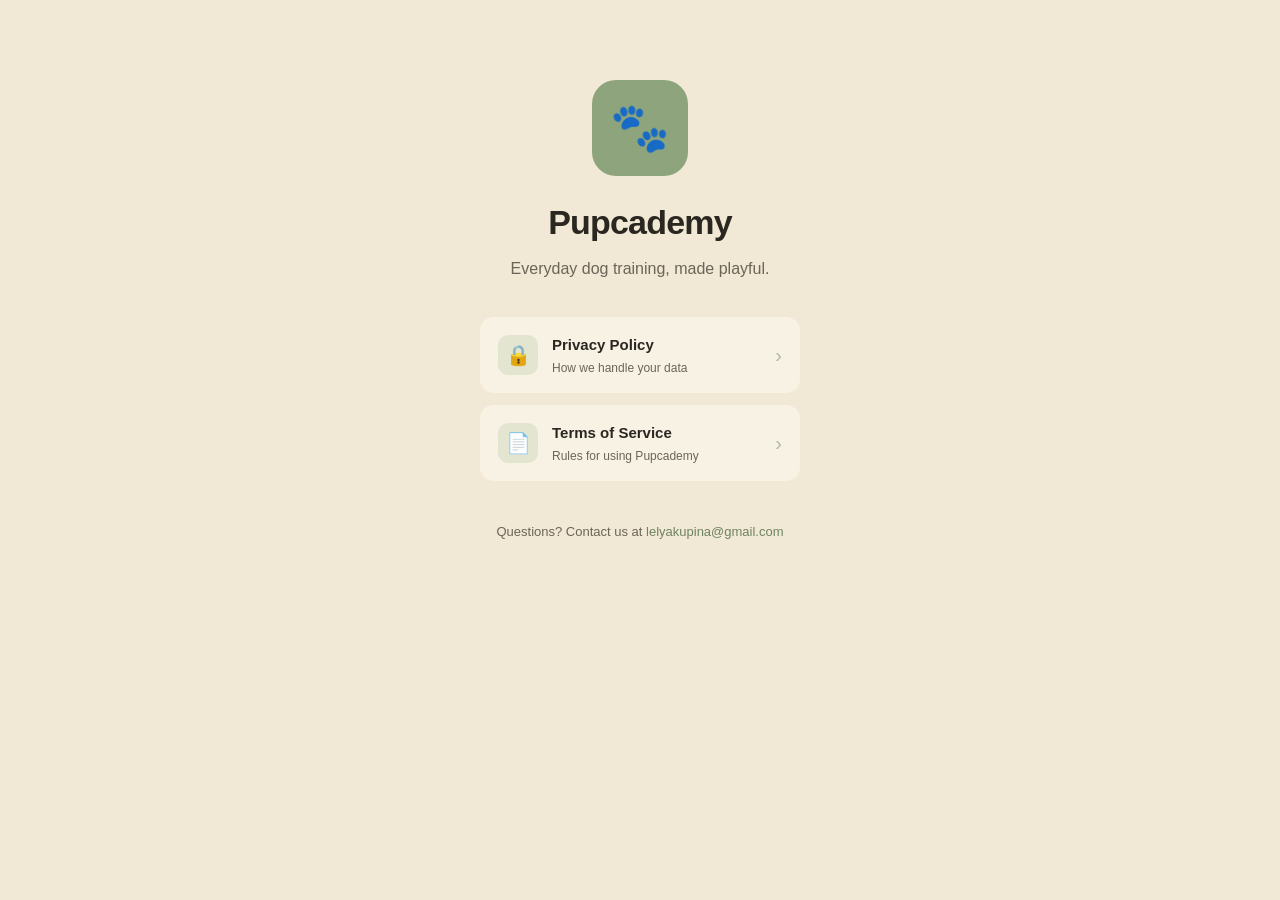
==== docs/index.html @ b7114078 "Add GitHub Pages site with Privacy and Terms Publishes brand-styled Privacy Policy and Terms of Serv" ====
<!DOCTYPE html>
<html lang="en">
<head>
    <meta charset="UTF-8">
    <meta name="viewport" content="width=device-width, initial-scale=1.0">
    <meta name="theme-color" content="#F1E8D5">
    <title>Pupcademy — Legal</title>
    <link rel="stylesheet" href="style.css">
</head>
<body>
    <div class="page landing">
        <div class="brand">🐾</div>
        <h1>Pupcademy</h1>
        <p class="tagline">Everyday dog training, made playful.</p>

        <div class="links">
            <a class="link-card" href="privacy.html">
                <div class="icon">🔒</div>
                <div class="meta">
                    <p class="title">Privacy Policy</p>
                    <p class="subtitle">How we handle your data</p>
                </div>
                <div class="chevron">›</div>
            </a>

            <a class="link-card" href="terms.html">
                <div class="icon">📄</div>
                <div class="meta">
                    <p class="title">Terms of Service</p>
                    <p class="subtitle">Rules for using Pupcademy</p>
                </div>
                <div class="chevron">›</div>
            </a>
        </div>

        <div class="footer" style="margin-top: 40px;">
            <div>Questions? Contact us at <a href="mailto:lelyakupina@gmail.com">lelyakupina@gmail.com</a></div>
        </div>
    </div>
</body>
</html>
---- docs/style.css ----
/* Pupcademy — shared legal pages stylesheet */

:root {
    --bg:            #F1E8D5;
    --card:          #F8F2E4;
    --nested:        #EAE0C9;
    --sage:          #8DA47D;
    --sage-dark:     #6E8460;
    --gold:          #E8B948;
    --flame:         #E89456;
    --coral:         #E89A8C;
    --text:          #2A2620;
    --text-muted:    #6B6558;
    --accent:        #8DA47D;
}

* {
    box-sizing: border-box;
}

html, body {
    margin: 0;
    padding: 0;
}

body {
    background: var(--bg);
    color: var(--text);
    font-family: -apple-system, BlinkMacSystemFont, "SF Pro Text", "Helvetica Neue", Helvetica, Arial, sans-serif;
    font-size: 16px;
    line-height: 1.55;
    -webkit-font-smoothing: antialiased;
    padding: 40px 20px 80px;
}

.page {
    max-width: 720px;
    margin: 0 auto;
}

.back-link {
    display: inline-flex;
    align-items: center;
    gap: 6px;
    color: var(--sage-dark);
    text-decoration: none;
    font-size: 14px;
    font-weight: 500;
    margin-bottom: 24px;
    padding: 6px 12px;
    background: var(--card);
    border-radius: 20px;
    transition: background 0.15s ease;
}

.back-link:hover {
    background: var(--nested);
}

.back-link::before {
    content: "‹";
    font-size: 18px;
    line-height: 1;
}

.hero {
    text-align: center;
    padding: 20px 0 8px;
}

.hero .icon {
    width: 84px;
    height: 84px;
    margin: 0 auto 16px;
    background: rgba(141, 164, 125, 0.15);
    border-radius: 50%;
    display: flex;
    align-items: center;
    justify-content: center;
    font-size: 36px;
}

.hero.privacy .icon { background: rgba(141, 164, 125, 0.15); }
.hero.terms .icon   { background: rgba(141, 164, 125, 0.15); }

.hero h1 {
    font-size: 28px;
    font-weight: 700;
    margin: 0 0 6px;
    color: var(--text);
    letter-spacing: -0.5px;
}

.hero .subtitle {
    font-size: 15px;
    color: var(--text-muted);
    margin: 0;
}

.sections {
    margin-top: 28px;
    display: flex;
    flex-direction: column;
    gap: 14px;
}

.section {
    background: var(--card);
    border-radius: 14px;
    padding: 18px 20px;
}

.section h2 {
    color: var(--sage-dark);
    font-size: 16px;
    font-weight: 600;
    margin: 0 0 8px;
    letter-spacing: -0.1px;
}

.section p {
    margin: 0;
    color: var(--text);
    opacity: 0.88;
    font-size: 14px;
    line-height: 1.65;
}

.footer {
    margin-top: 32px;
    text-align: center;
    color: var(--text-muted);
    font-size: 13px;
    line-height: 1.7;
}

.footer .clock {
    display: inline-flex;
    align-items: center;
    gap: 6px;
}

.footer a {
    color: var(--sage-dark);
    text-decoration: none;
}

.footer a:hover {
    text-decoration: underline;
}

/* Landing (index) */

.landing {
    text-align: center;
    padding-top: 40px;
}

.landing .brand {
    width: 96px;
    height: 96px;
    margin: 0 auto 20px;
    background: var(--sage);
    border-radius: 24px;
    display: flex;
    align-items: center;
    justify-content: center;
    font-size: 48px;
    color: white;
}

.landing h1 {
    font-size: 34px;
    font-weight: 700;
    margin: 0 0 8px;
    letter-spacing: -0.8px;
}

.landing .tagline {
    font-size: 16px;
    color: var(--text-muted);
    margin: 0 0 36px;
}

.links {
    display: flex;
    flex-direction: column;
    gap: 12px;
    max-width: 320px;
    margin: 0 auto;
}

.link-card {
    display: flex;
    align-items: center;
    gap: 14px;
    background: var(--card);
    border-radius: 14px;
    padding: 16px 18px;
    color: var(--text);
    text-decoration: none;
    transition: background 0.15s ease, transform 0.15s ease;
    text-align: left;
}

.link-card:hover {
    background: var(--nested);
    transform: translateY(-1px);
}

.link-card .icon {
    width: 40px;
    height: 40px;
    background: rgba(141, 164, 125, 0.18);
    border-radius: 10px;
    display: flex;
    align-items: center;
    justify-content: center;
    font-size: 20px;
    flex-shrink: 0;
}

.link-card .meta {
    flex: 1;
}

.link-card .title {
    font-size: 15px;
    font-weight: 600;
    margin: 0 0 2px;
}

.link-card .subtitle {
    font-size: 12px;
    color: var(--text-muted);
    margin: 0;
}

.link-card .chevron {
    color: var(--sage-dark);
    font-size: 20px;
    opacity: 0.5;
}

@media (max-width: 480px) {
    body { padding: 24px 16px 60px; }
    .hero h1 { font-size: 24px; }
    .landing h1 { font-size: 28px; }
    .section { padding: 16px 18px; }
}
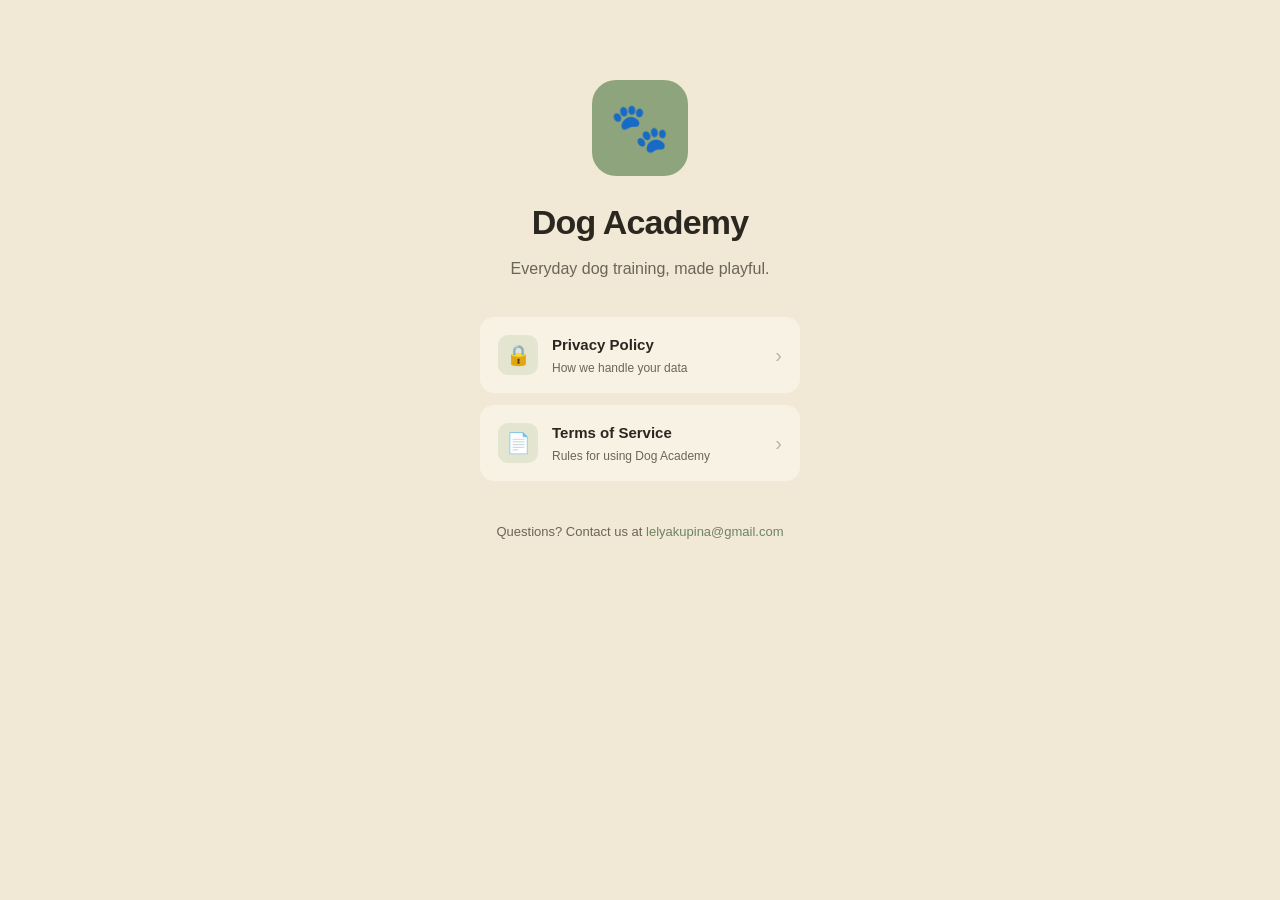
==== commit 2227c3a3: "Rebrand Pupcademy to Dog Academy across app and docs Replaces every user-facing occurrence of "Pupca" ====
--- a/docs/index.html
+++ b/docs/index.html
@@ -4,13 +4,13 @@
     <meta charset="UTF-8">
     <meta name="viewport" content="width=device-width, initial-scale=1.0">
     <meta name="theme-color" content="#F1E8D5">
-    <title>Pupcademy — Legal</title>
+    <title>Dog Academy — Legal</title>
     <link rel="stylesheet" href="style.css">
 </head>
 <body>
     <div class="page landing">
         <div class="brand">🐾</div>
-        <h1>Pupcademy</h1>
+        <h1>Dog Academy</h1>
         <p class="tagline">Everyday dog training, made playful.</p>
 
         <div class="links">
@@ -27,7 +27,7 @@
                 <div class="icon">📄</div>
                 <div class="meta">
                     <p class="title">Terms of Service</p>
-                    <p class="subtitle">Rules for using Pupcademy</p>
+                    <p class="subtitle">Rules for using Dog Academy</p>
                 </div>
                 <div class="chevron">›</div>
             </a>
--- a/docs/style.css
+++ b/docs/style.css
@@ -1,4 +1,4 @@
-/* Pupcademy — shared legal pages stylesheet */
+/* Dog Academy — shared legal pages stylesheet */
 
 :root {
     --bg:            #F1E8D5;
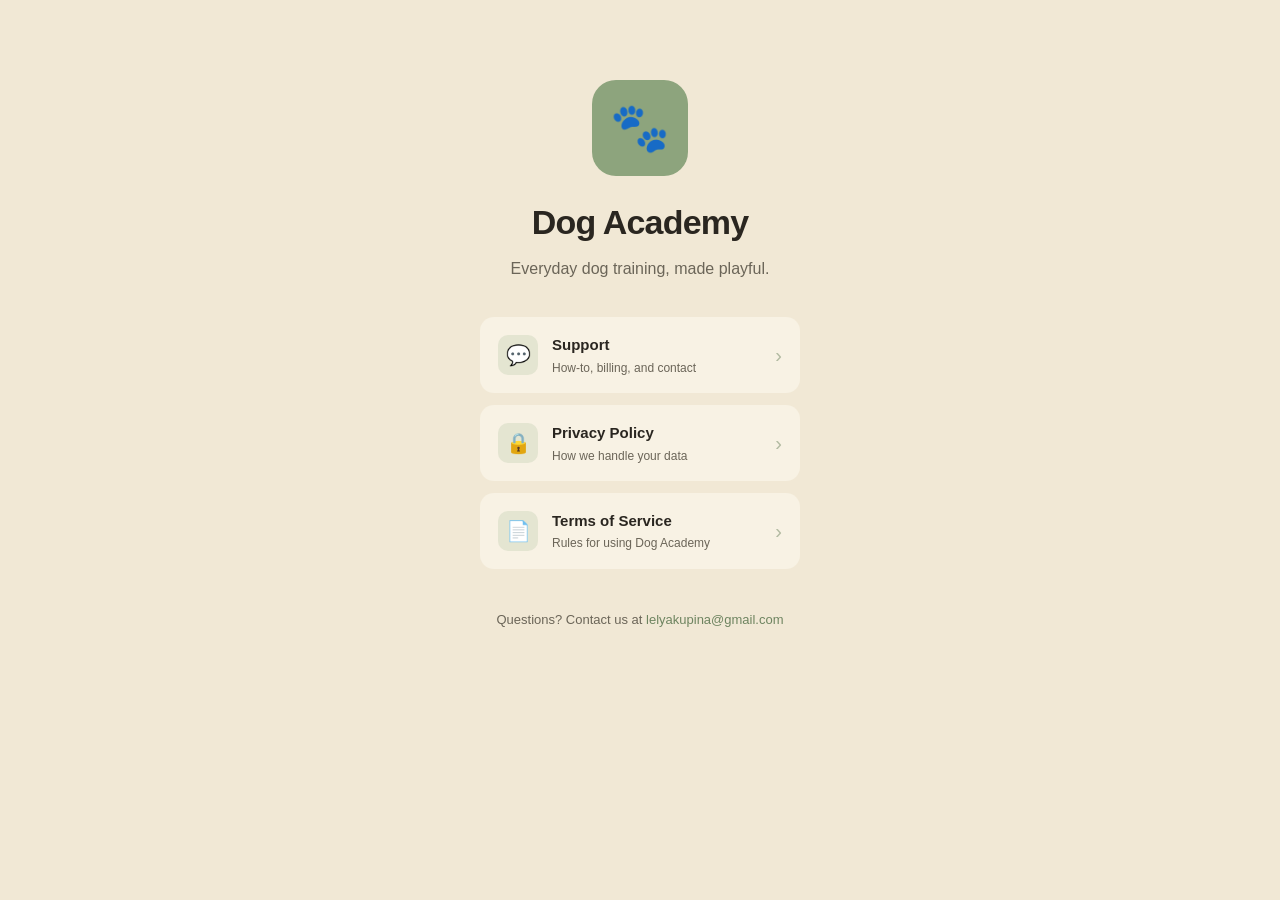
==== commit 26ade61f: "Add Support page to GitHub Pages site New docs/support.html covers how to use the app, subscriptions" ====
--- a/docs/index.html
+++ b/docs/index.html
@@ -14,6 +14,15 @@
         <p class="tagline">Everyday dog training, made playful.</p>
 
         <div class="links">
+            <a class="link-card" href="support.html">
+                <div class="icon">💬</div>
+                <div class="meta">
+                    <p class="title">Support</p>
+                    <p class="subtitle">How-to, billing, and contact</p>
+                </div>
+                <div class="chevron">›</div>
+            </a>
+
             <a class="link-card" href="privacy.html">
                 <div class="icon">🔒</div>
                 <div class="meta">
--- a/docs/style.css
+++ b/docs/style.css
@@ -242,9 +242,99 @@
     opacity: 0.5;
 }
 
+/* Support-page extras */
+
+.quick-nav {
+    display: flex;
+    flex-wrap: wrap;
+    gap: 8px;
+    justify-content: center;
+    margin-top: 24px;
+    margin-bottom: 4px;
+}
+
+.nav-chip {
+    display: inline-block;
+    padding: 8px 14px;
+    background: var(--card);
+    color: var(--sage-dark);
+    text-decoration: none;
+    border-radius: 20px;
+    font-size: 13px;
+    font-weight: 500;
+    transition: background 0.15s ease;
+}
+
+.nav-chip:hover {
+    background: var(--nested);
+}
+
+.section ul, .section ol {
+    color: var(--text);
+    opacity: 0.88;
+    font-size: 14px;
+}
+
+.section strong {
+    color: var(--sage-dark);
+    font-weight: 600;
+}
+
+.section em {
+    font-style: normal;
+    background: var(--nested);
+    padding: 1px 6px;
+    border-radius: 4px;
+    font-size: 13px;
+}
+
+.contact-card {
+    text-align: center;
+}
+
+.contact-btn {
+    display: inline-block;
+    margin-top: 14px;
+    padding: 12px 22px;
+    background: var(--sage);
+    color: white;
+    text-decoration: none;
+    border-radius: 12px;
+    font-size: 15px;
+    font-weight: 600;
+    transition: background 0.15s ease, transform 0.15s ease;
+}
+
+.contact-btn:hover {
+    background: var(--sage-dark);
+    transform: translateY(-1px);
+}
+
+.legal-row {
+    margin-top: 24px;
+    text-align: center;
+    font-size: 13px;
+    color: var(--text-muted);
+}
+
+.legal-row a {
+    color: var(--sage-dark);
+    text-decoration: none;
+    padding: 0 8px;
+}
+
+.legal-row a:hover {
+    text-decoration: underline;
+}
+
+.legal-row span {
+    opacity: 0.5;
+}
+
 @media (max-width: 480px) {
     body { padding: 24px 16px 60px; }
     .hero h1 { font-size: 24px; }
     .landing h1 { font-size: 28px; }
     .section { padding: 16px 18px; }
-}
+    .nav-chip { padding: 7px 12px; font-size: 12px; }
+}
